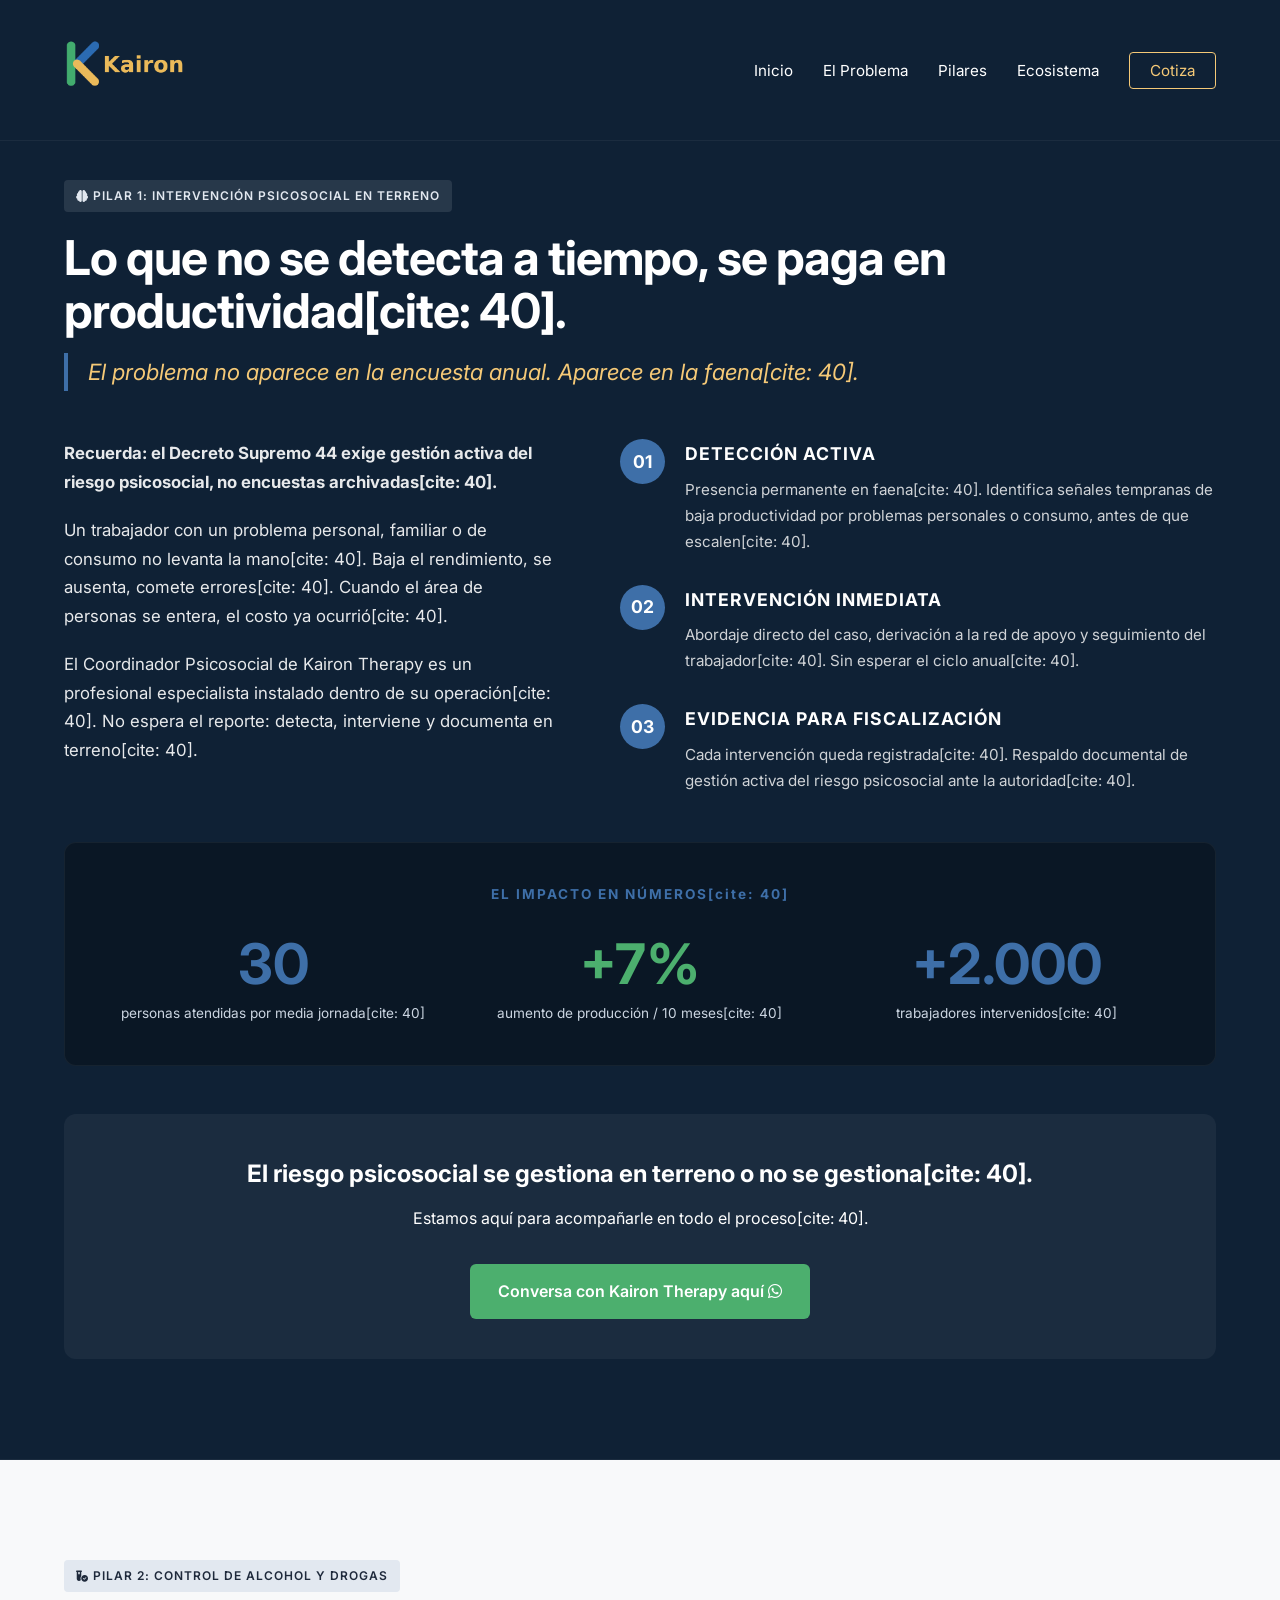
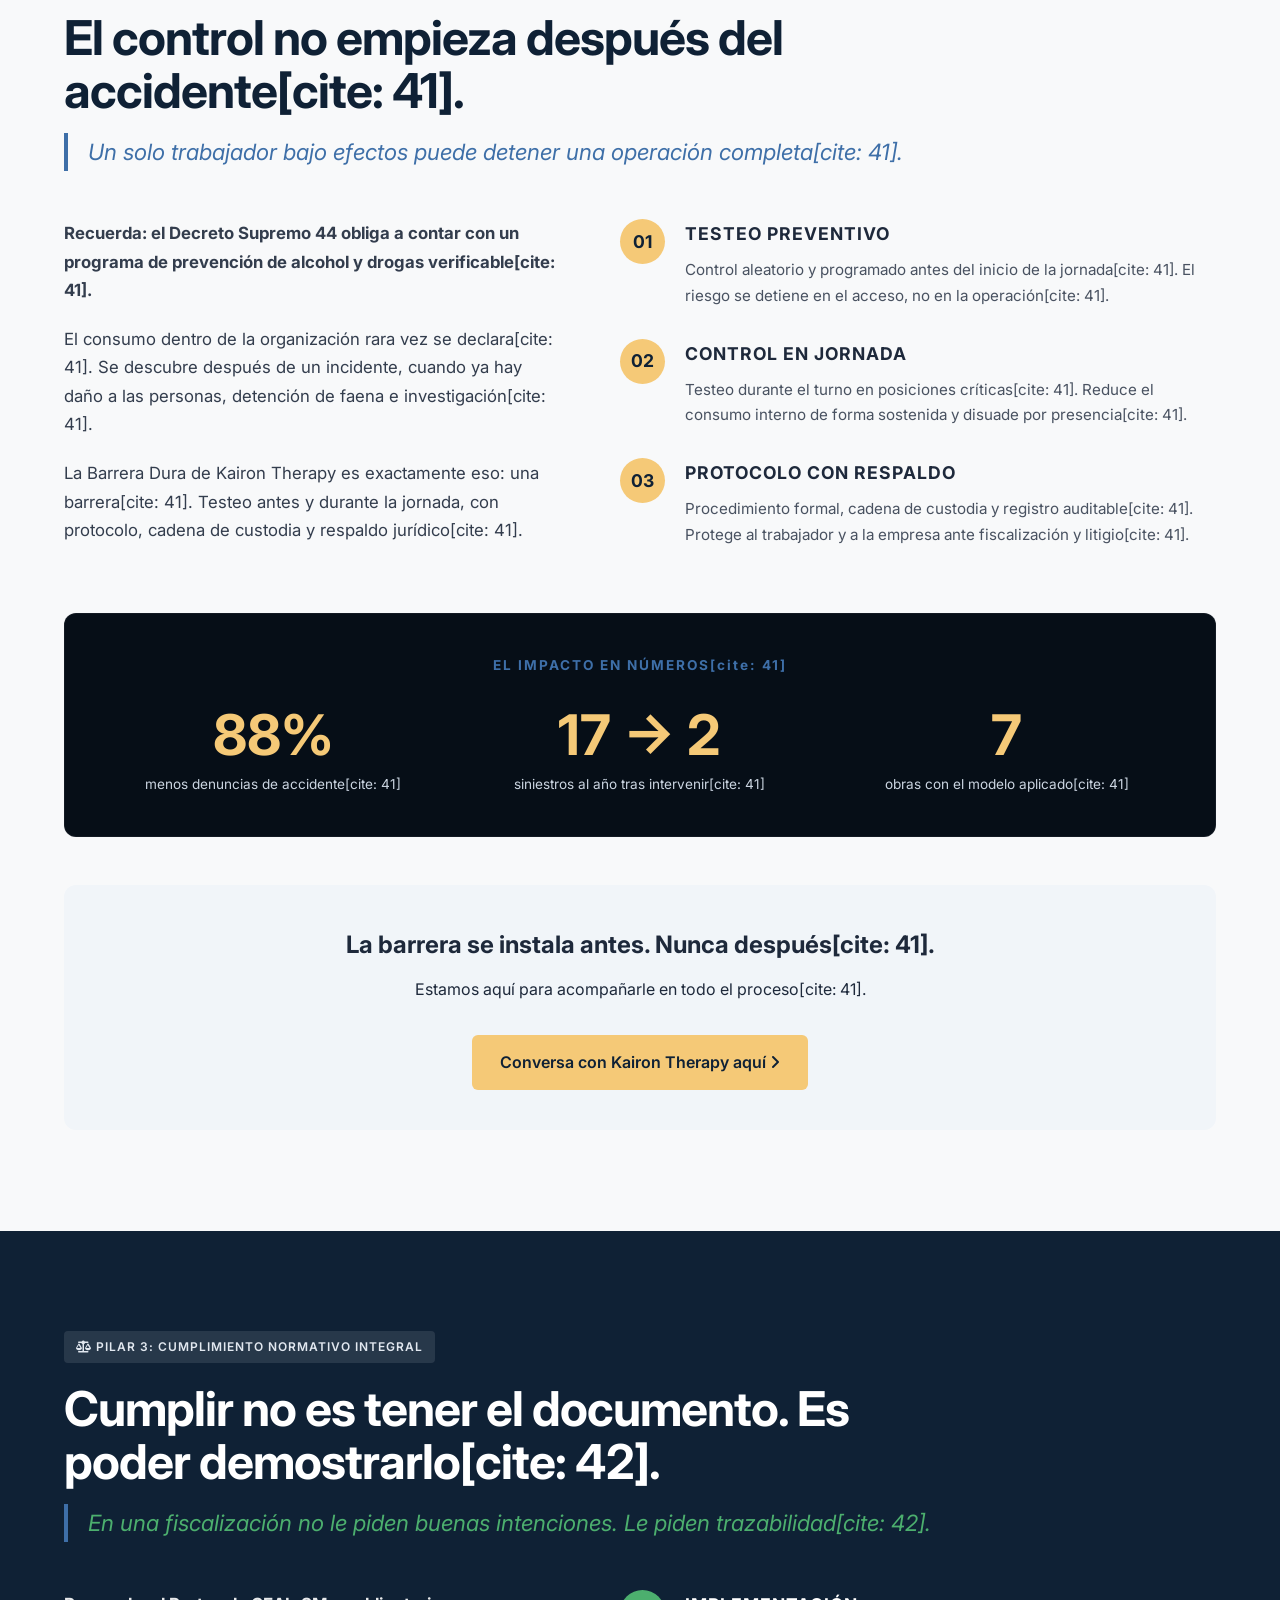
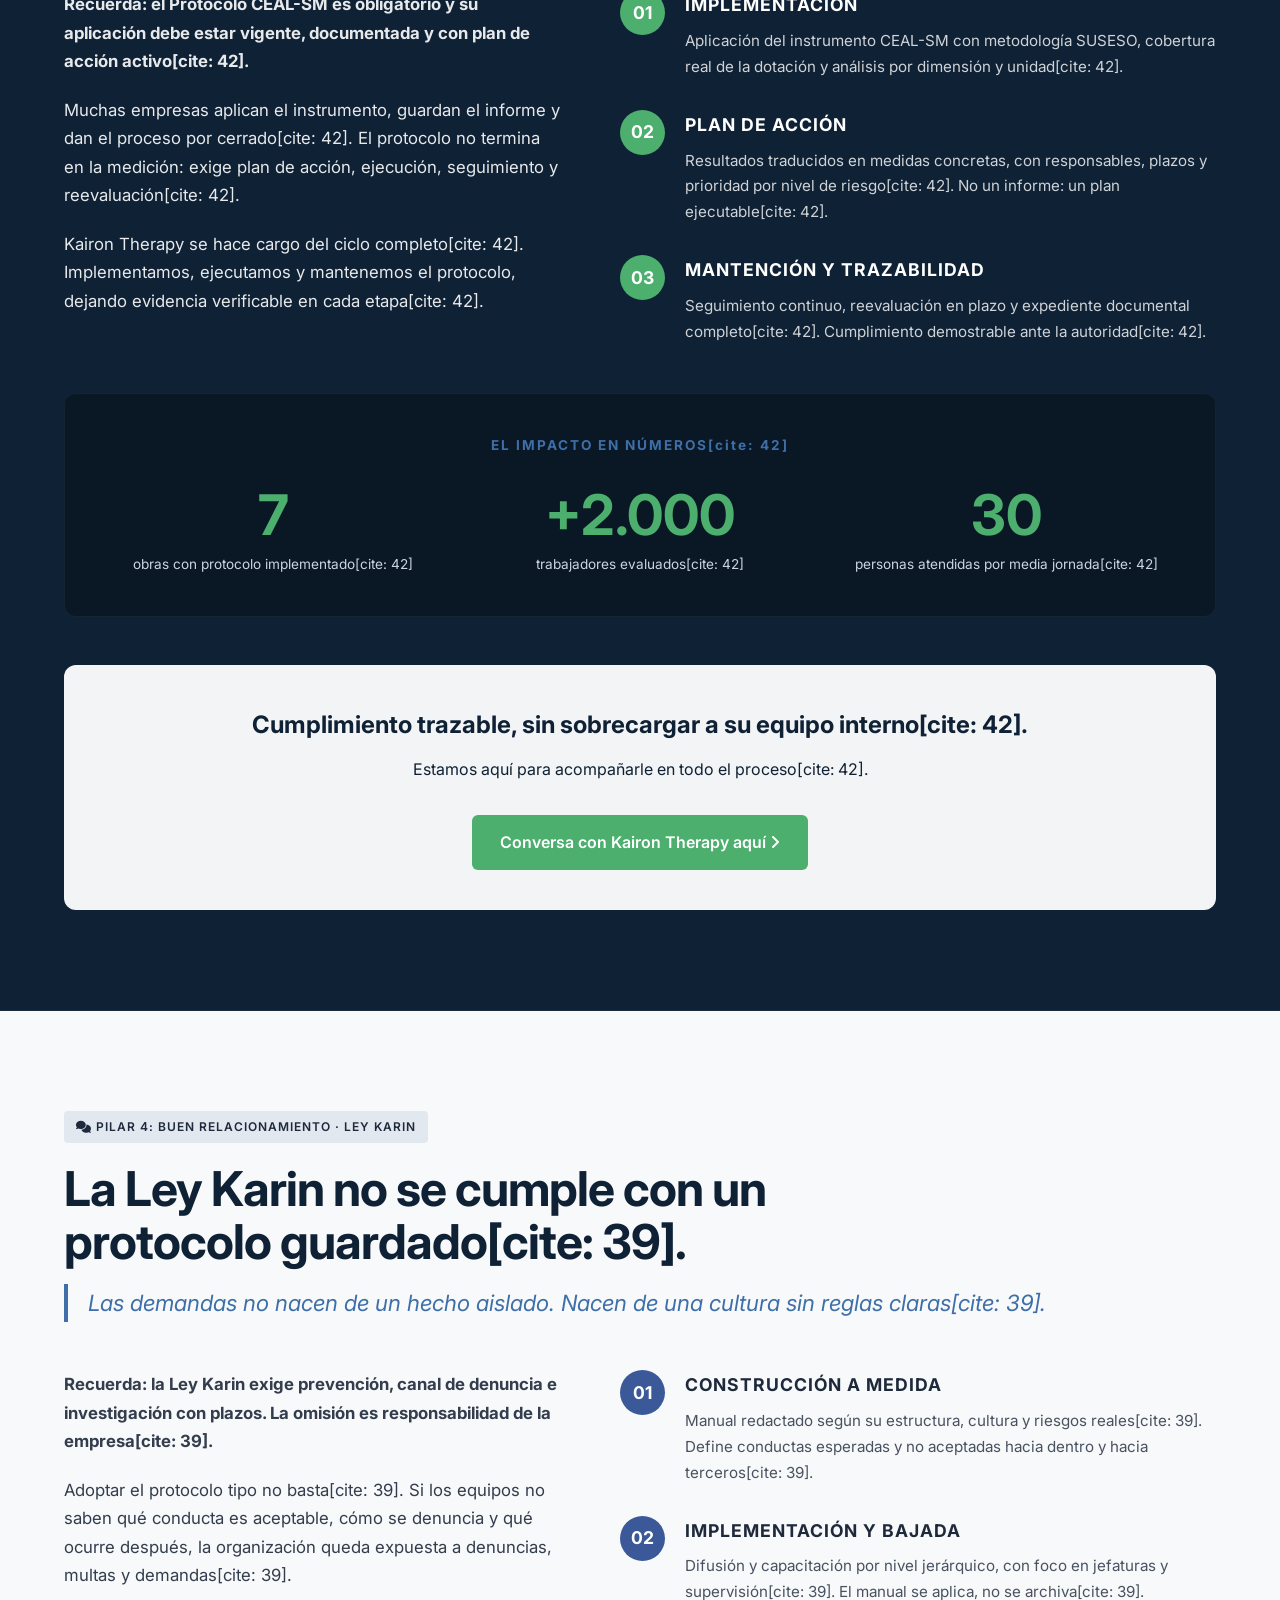
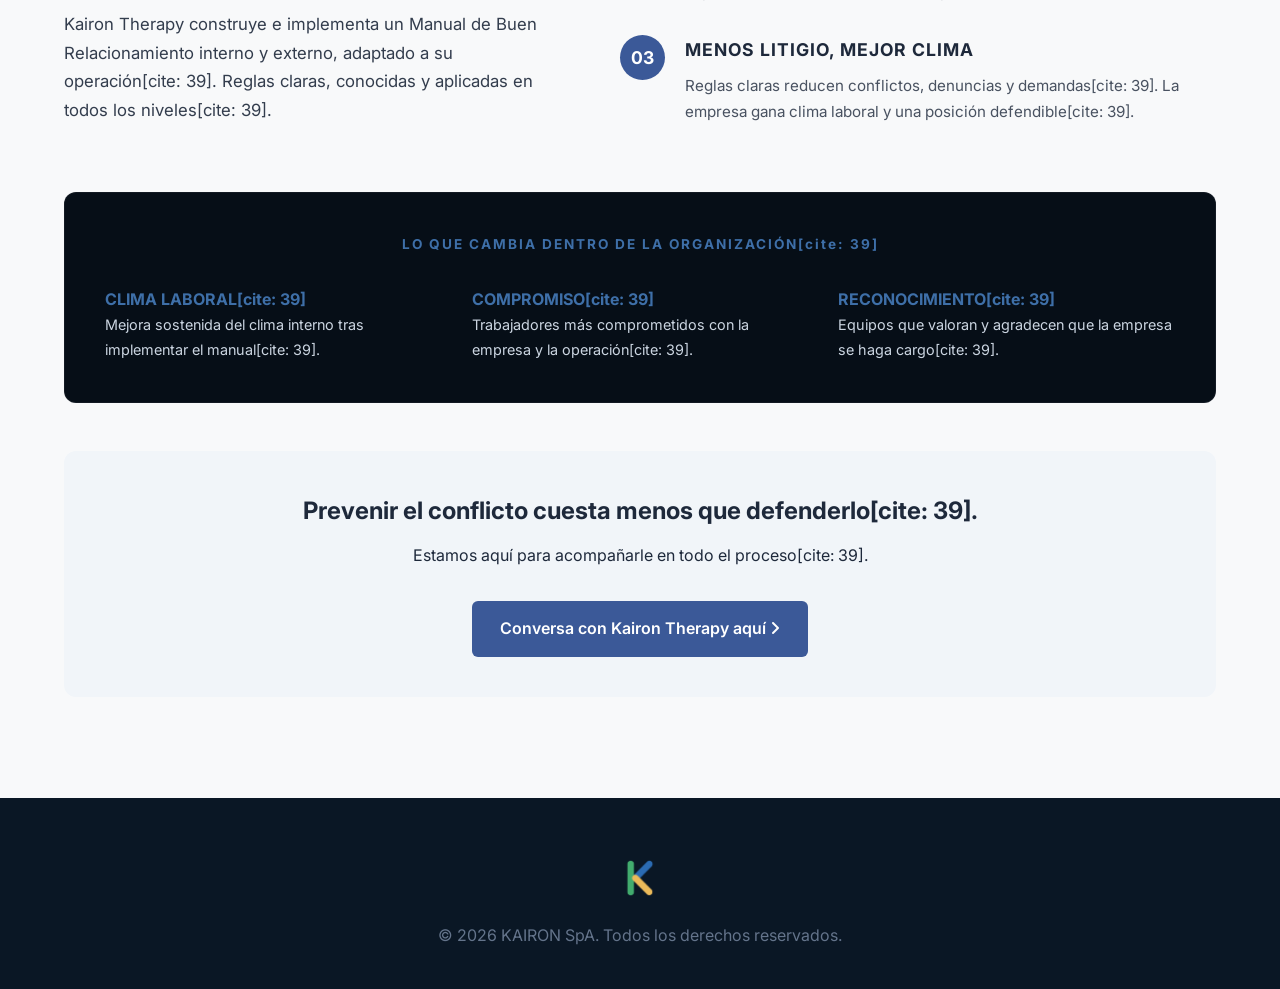
==== pilares.html @ ef9232ed "home settings + pilares page" ====
<!DOCTYPE html>
<html lang="es">
<head>
    <meta charset="UTF-8">
    <meta name="viewport" content="width=device-width, initial-scale=1.0">
    <title>Pilares de Intervención | Kairon</title>
    <link rel="stylesheet" href="https://cdnjs.cloudflare.com/ajax/libs/font-awesome/6.4.0/css/all.min.css">
    <link rel="stylesheet" href="assets/css/styles.css">
    <link href="https://fonts.googleapis.com/css2?family=Inter:wght@300;400;600;700&display=swap" rel="stylesheet">
    <link rel="icon" type="image/png" href="./assets/img/logos/Kairon_iso.png">
</head>
<body>

    <!-- Navegación -->
    <nav id="navbar" style="background-color: var(--bg-dark);">
        <div class="nav-container">
            <div class="logo">
                <a href="index.html" style="text-decoration: none;">
                    <img class="logo-k" src="./assets/img/logos/Kairon-logo_horizontal_1.png" alt="logo kairon therapy">
                </a>
            </div>
            <div class="hamburger" id="hamburger">
                <span></span><span></span><span></span>
            </div>
            <ul class="nav-links" id="nav-links">
                <li><a href="index.html#inicio">Inicio</a></li>
                <li><a href="index.html#el-problema">El Problema</a></li>
                <li><a href="index.html#servicios">Pilares</a></li>
                <li><a href="index.html#ecosistema">Ecosistema</a></li>
                <li><a href="index.html#contacto" class="btn-outline">Cotiza</a></li>
            </ul>
        </div>
    </nav>

    <!-- Espaciador para el menú fijo -->
    <div style="height: 80px; background: var(--bg-dark);"></div>

    <!-- PILAR 1: Intervención Psicosocial -->
    <section id="pilar-1" class="pillar-section section-dark">
        <div class="container">
            <div class="badge"><i class="fa-solid fa-brain"></i> PILAR 1: INTERVENCIÓN PSICOSOCIAL EN TERRENO</div>
            <h2 class="pillar-title">Lo que no se detecta a tiempo, se paga en productividad[cite: 40].</h2>
            <p class="pillar-subtitle highlight-cream">El problema no aparece en la encuesta anual. Aparece en la faena[cite: 40].</p>
            
            <div class="pillar-grid mt-5">
                <div class="pillar-context">
                    <p><strong>Recuerda: el Decreto Supremo 44 exige gestión activa del riesgo psicosocial, no encuestas archivadas[cite: 40].</strong></p>
                    <p>Un trabajador con un problema personal, familiar o de consumo no levanta la mano[cite: 40]. Baja el rendimiento, se ausenta, comete errores[cite: 40]. Cuando el área de personas se entera, el costo ya ocurrió[cite: 40].</p>
                    <p>El Coordinador Psicosocial de Kairon Therapy es un profesional especialista instalado dentro de su operación[cite: 40]. No espera el reporte: detecta, interviene y documenta en terreno[cite: 40].</p>
                </div>
                <div class="pillar-steps">
                    <div class="step-item">
                        <div class="step-num">01</div>
                        <div class="step-content">
                            <h4>DETECCIÓN ACTIVA</h4>
                            <p>Presencia permanente en faena[cite: 40]. Identifica señales tempranas de baja productividad por problemas personales o consumo, antes de que escalen[cite: 40].</p>
                        </div>
                    </div>
                    <div class="step-item">
                        <div class="step-num">02</div>
                        <div class="step-content">
                            <h4>INTERVENCIÓN INMEDIATA</h4>
                            <p>Abordaje directo del caso, derivación a la red de apoyo y seguimiento del trabajador[cite: 40]. Sin esperar el ciclo anual[cite: 40].</p>
                        </div>
                    </div>
                    <div class="step-item">
                        <div class="step-num">03</div>
                        <div class="step-content">
                            <h4>EVIDENCIA PARA FISCALIZACIÓN</h4>
                            <p>Cada intervención queda registrada[cite: 40]. Respaldo documental de gestión activa del riesgo psicosocial ante la autoridad[cite: 40].</p>
                        </div>
                    </div>
                </div>
            </div>

            <!-- Impact Banner -->
            <div class="impact-banner mt-5">
                <div class="impact-header">EL IMPACTO EN NÚMEROS[cite: 40]</div>
                <div class="impact-grid">
                    <div class="impact-stat">
                        <span class="stat-big highlight-blue">30</span>
                        <p>personas atendidas por media jornada[cite: 40]</p>
                    </div>
                    <div class="impact-stat">
                        <span class="stat-big highlight-green">+7%</span>
                        <p>aumento de producción / 10 meses[cite: 40]</p>
                    </div>
                    <div class="impact-stat">
                        <span class="stat-big highlight-blue">+2.000</span>
                        <p>trabajadores intervenidos[cite: 40]</p>
                    </div>
                </div>
            </div>

            <div class="cta-box text-center mt-5">
                <h3>El riesgo psicosocial se gestiona en terreno o no se gestiona[cite: 40].</h3>
                <p>Estamos aquí para acompañarle en todo el proceso[cite: 40].</p>
                <a href="https://wa.me/56997194159" class="btn-primary mt-4" target="_blank">Conversa con Kairon Therapy aquí <i class="fa-brands fa-whatsapp"></i></a>
            </div>
        </div>
    </section>

    <!-- PILAR 2: Control de Alcohol y Drogas -->
    <section id="pilar-2" class="pillar-section section-light">
        <div class="container">
            <div class="badge-light"><i class="fa-solid fa-vial-circle-check"></i> PILAR 2: CONTROL DE ALCOHOL Y DROGAS</div>
            <h2 class="pillar-title" style="color: var(--bg-dark);">El control no empieza después del accidente[cite: 41].</h2>
            <p class="pillar-subtitle highlight-blue">Un solo trabajador bajo efectos puede detener una operación completa[cite: 41].</p>
            
            <div class="pillar-grid mt-5">
                <div class="pillar-context">
                    <p><strong>Recuerda: el Decreto Supremo 44 obliga a contar con un programa de prevención de alcohol y drogas verificable[cite: 41].</strong></p>
                    <p>El consumo dentro de la organización rara vez se declara[cite: 41]. Se descubre después de un incidente, cuando ya hay daño a las personas, detención de faena e investigación[cite: 41].</p>
                    <p>La Barrera Dura de Kairon Therapy es exactamente eso: una barrera[cite: 41]. Testeo antes y durante la jornada, con protocolo, cadena de custodia y respaldo jurídico[cite: 41].</p>
                </div>
                <div class="pillar-steps">
                    <div class="step-item">
                        <div class="step-num solid-cream">01</div>
                        <div class="step-content">
                            <h4>TESTEO PREVENTIVO</h4>
                            <p>Control aleatorio y programado antes del inicio de la jornada[cite: 41]. El riesgo se detiene en el acceso, no en la operación[cite: 41].</p>
                        </div>
                    </div>
                    <div class="step-item">
                        <div class="step-num solid-cream">02</div>
                        <div class="step-content">
                            <h4>CONTROL EN JORNADA</h4>
                            <p>Testeo durante el turno en posiciones críticas[cite: 41]. Reduce el consumo interno de forma sostenida y disuade por presencia[cite: 41].</p>
                        </div>
                    </div>
                    <div class="step-item">
                        <div class="step-num solid-cream">03</div>
                        <div class="step-content">
                            <h4>PROTOCOLO CON RESPALDO</h4>
                            <p>Procedimiento formal, cadena de custodia y registro auditable[cite: 41]. Protege al trabajador y a la empresa ante fiscalización y litigio[cite: 41].</p>
                        </div>
                    </div>
                </div>
            </div>

            <!-- Impact Banner -->
            <div class="impact-banner dark-bg mt-5">
                <div class="impact-header">EL IMPACTO EN NÚMEROS[cite: 41]</div>
                <div class="impact-grid">
                    <div class="impact-stat">
                        <span class="stat-big highlight-cream">88%</span>
                        <p>menos denuncias de accidente[cite: 41]</p>
                    </div>
                    <div class="impact-stat">
                        <span class="stat-big highlight-cream">17 &rarr; 2</span>
                        <p>siniestros al año tras intervenir[cite: 41]</p>
                    </div>
                    <div class="impact-stat">
                        <span class="stat-big highlight-cream">7</span>
                        <p>obras con el modelo aplicado[cite: 41]</p>
                    </div>
                </div>
            </div>

            <div class="cta-box-light text-center mt-5">
                <h3>La barrera se instala antes. Nunca después[cite: 41].</h3>
                <p>Estamos aquí para acompañarle en todo el proceso[cite: 41].</p>
                <a href="https://wa.me/56997194159" class="btn-primary mt-4" style="background-color: var(--text-cream); color: var(--bg-dark);" target="_blank">Conversa con Kairon Therapy aquí <i class="fa-solid fa-angle-right"></i></a>
            </div>
        </div>
    </section>

    <!-- PILAR 3: Protocolo CEAL-SM -->
    <section id="pilar-3" class="pillar-section section-dark">
        <div class="container">
            <div class="badge"><i class="fa-solid fa-scale-balanced"></i> PILAR 3: CUMPLIMIENTO NORMATIVO INTEGRAL</div>
            <h2 class="pillar-title">Cumplir no es tener el documento. Es poder demostrarlo[cite: 42].</h2>
            <p class="pillar-subtitle highlight-green">En una fiscalización no le piden buenas intenciones. Le piden trazabilidad[cite: 42].</p>
            
            <div class="pillar-grid mt-5">
                <div class="pillar-context">
                    <p><strong>Recuerda: el Protocolo CEAL-SM es obligatorio y su aplicación debe estar vigente, documentada y con plan de acción activo[cite: 42].</strong></p>
                    <p>Muchas empresas aplican el instrumento, guardan el informe y dan el proceso por cerrado[cite: 42]. El protocolo no termina en la medición: exige plan de acción, ejecución, seguimiento y reevaluación[cite: 42].</p>
                    <p>Kairon Therapy se hace cargo del ciclo completo[cite: 42]. Implementamos, ejecutamos y mantenemos el protocolo, dejando evidencia verificable en cada etapa[cite: 42].</p>
                </div>
                <div class="pillar-steps">
                    <div class="step-item">
                        <div class="step-num solid-green">01</div>
                        <div class="step-content">
                            <h4>IMPLEMENTACIÓN</h4>
                            <p>Aplicación del instrumento CEAL-SM con metodología SUSESO, cobertura real de la dotación y análisis por dimensión y unidad[cite: 42].</p>
                        </div>
                    </div>
                    <div class="step-item">
                        <div class="step-num solid-green">02</div>
                        <div class="step-content">
                            <h4>PLAN DE ACCIÓN</h4>
                            <p>Resultados traducidos en medidas concretas, con responsables, plazos y prioridad por nivel de riesgo[cite: 42]. No un informe: un plan ejecutable[cite: 42].</p>
                        </div>
                    </div>
                    <div class="step-item">
                        <div class="step-num solid-green">03</div>
                        <div class="step-content">
                            <h4>MANTENCIÓN Y TRAZABILIDAD</h4>
                            <p>Seguimiento continuo, reevaluación en plazo y expediente documental completo[cite: 42]. Cumplimiento demostrable ante la autoridad[cite: 42].</p>
                        </div>
                    </div>
                </div>
            </div>

            <div class="impact-banner mt-5">
                <div class="impact-header">EL IMPACTO EN NÚMEROS[cite: 42]</div>
                <div class="impact-grid">
                    <div class="impact-stat">
                        <span class="stat-big highlight-green">7</span>
                        <p>obras con protocolo implementado[cite: 42]</p>
                    </div>
                    <div class="impact-stat">
                        <span class="stat-big highlight-green">+2.000</span>
                        <p>trabajadores evaluados[cite: 42]</p>
                    </div>
                    <div class="impact-stat">
                        <span class="stat-big highlight-green">30</span>
                        <p>personas atendidas por media jornada[cite: 42]</p>
                    </div>
                </div>
            </div>

            <div class="cta-box text-center mt-5" style="background: rgba(255,255,255,0.95); color: var(--bg-dark);">
                <h3>Cumplimiento trazable, sin sobrecargar a su equipo interno[cite: 42].</h3>
                <p>Estamos aquí para acompañarle en todo el proceso[cite: 42].</p>
                <a href="https://wa.me/56997194159" class="btn-primary mt-4" target="_blank">Conversa con Kairon Therapy aquí <i class="fa-solid fa-angle-right"></i></a>
            </div>
        </div>
    </section>

    <!-- PILAR 4: Manual Ley Karin -->
    <section id="pilar-4" class="pillar-section section-light">
        <div class="container">
            <div class="badge-light"><i class="fa-solid fa-comments"></i> PILAR 4: BUEN RELACIONAMIENTO · LEY KARIN</div>
            <h2 class="pillar-title" style="color: var(--bg-dark);">La Ley Karin no se cumple con un protocolo guardado[cite: 39].</h2>
            <p class="pillar-subtitle highlight-blue">Las demandas no nacen de un hecho aislado. Nacen de una cultura sin reglas claras[cite: 39].</p>
            
            <div class="pillar-grid mt-5">
                <div class="pillar-context">
                    <p><strong>Recuerda: la Ley Karin exige prevención, canal de denuncia e investigación con plazos. La omisión es responsabilidad de la empresa[cite: 39].</strong></p>
                    <p>Adoptar el protocolo tipo no basta[cite: 39]. Si los equipos no saben qué conducta es aceptable, cómo se denuncia y qué ocurre después, la organización queda expuesta a denuncias, multas y demandas[cite: 39].</p>
                    <p>Kairon Therapy construye e implementa un Manual de Buen Relacionamiento interno y externo, adaptado a su operación[cite: 39]. Reglas claras, conocidas y aplicadas en todos los niveles[cite: 39].</p>
                </div>
                <div class="pillar-steps">
                    <div class="step-item">
                        <div class="step-num solid-blue">01</div>
                        <div class="step-content">
                            <h4>CONSTRUCCIÓN A MEDIDA</h4>
                            <p>Manual redactado según su estructura, cultura y riesgos reales[cite: 39]. Define conductas esperadas y no aceptadas hacia dentro y hacia terceros[cite: 39].</p>
                        </div>
                    </div>
                    <div class="step-item">
                        <div class="step-num solid-blue">02</div>
                        <div class="step-content">
                            <h4>IMPLEMENTACIÓN Y BAJADA</h4>
                            <p>Difusión y capacitación por nivel jerárquico, con foco en jefaturas y supervisión[cite: 39]. El manual se aplica, no se archiva[cite: 39].</p>
                        </div>
                    </div>
                    <div class="step-item">
                        <div class="step-num solid-blue">03</div>
                        <div class="step-content">
                            <h4>MENOS LITIGIO, MEJOR CLIMA</h4>
                            <p>Reglas claras reducen conflictos, denuncias y demandas[cite: 39]. La empresa gana clima laboral y una posición defendible[cite: 39].</p>
                        </div>
                    </div>
                </div>
            </div>

            <!-- Impact Banner Ley Karin -->
            <div class="impact-banner dark-bg mt-5">
                <div class="impact-header" style="color: var(--text-blue);">LO QUE CAMBIA DENTRO DE LA ORGANIZACIÓN[cite: 39]</div>
                <div class="impact-grid" style="align-items: start; text-align: left;">
                    <div class="impact-stat">
                        <h4 class="highlight-blue mb-2">CLIMA LABORAL[cite: 39]</h4>
                        <p style="font-size: 0.9rem;">Mejora sostenida del clima interno tras implementar el manual[cite: 39].</p>
                    </div>
                    <div class="impact-stat">
                        <h4 class="highlight-blue mb-2">COMPROMISO[cite: 39]</h4>
                        <p style="font-size: 0.9rem;">Trabajadores más comprometidos con la empresa y la operación[cite: 39].</p>
                    </div>
                    <div class="impact-stat">
                        <h4 class="highlight-blue mb-2">RECONOCIMIENTO[cite: 39]</h4>
                        <p style="font-size: 0.9rem;">Equipos que valoran y agradecen que la empresa se haga cargo[cite: 39].</p>
                    </div>
                </div>
            </div>

            <div class="cta-box-light text-center mt-5">
                <h3>Prevenir el conflicto cuesta menos que defenderlo[cite: 39].</h3>
                <p>Estamos aquí para acompañarle en todo el proceso[cite: 39].</p>
                <a href="https://wa.me/56997194159" class="btn-primary mt-4" style="background-color: #3b5998;" target="_blank">Conversa con Kairon Therapy aquí <i class="fa-solid fa-angle-right"></i></a>
            </div>
        </div>
    </section>

    <!-- Footer -->
    <footer>
        <div class="container text-center">
            <div class="logo justify-center mb-4">
                <img class="iso" src="./assets/img/logos/Kairon_iso.png" alt="Iso Kairon Therapy">
            </div>
            <p>&copy; 2026 KAIRON SpA. Todos los derechos reservados.</p>
        </div>
    </footer>

    <script src="assets/js/script.js"></script>
</body>
</html>
---- assets/css/styles.css ----
/* Variables Globales (Paleta Kairon SpA) */
:root {
    --bg-dark: #0f2135;
    /* Azul oscuro Kairon */
    --bg-darker: #0a1725;
    --bg-light: #f8f9fa;
    --bg-white: #ffffff;
    --text-cream: #F5C977;
    /* Crema Kairon */
    --text-green: #4CAF6E;
    /* Verde Kairon */
    --text-blue: #3E6FA8;
    /* Celeste Kairon */
    --text-light: #e2e8f0;
    --text-dark: #1e293b;
    --font-main: 'Inter', sans-serif;
}

* {
    margin: 0;
    padding: 0;
    box-sizing: border-box;
    font-family: var(--font-main);
}

body {
    background-color: var(--bg-white);
    color: var(--text-dark);
    line-height: 1.7;
    -webkit-font-smoothing: antialiased;
}

.container {
    max-width: 1200px;
    margin: 0 auto;
    padding: 0 24px;
}

.mb-4 {
    margin-bottom: 1.5rem;
}

.mb-5 {
    margin-bottom: 3rem;
}

.mt-4 {
    margin-top: 2rem;
}

.mt-5 {
    margin-top: 3rem;
}

.text-center {
    text-align: center;
}

.justify-center {
    justify-content: center;
}

.relative-z {
    position: relative;
    z-index: 2;
}

/* Tipografía de utilidad */
.highlight-green {
    color: var(--text-green);
}

.highlight-cream {
    color: var(--text-cream);
}

.highlight-blue {
    color: var(--text-blue);
}

/* Botones */
.btn-primary {
    background-color: var(--text-green);
    color: var(--bg-white);
    padding: 14px 28px;
    border-radius: 6px;
    text-decoration: none;
    font-weight: 600;
    display: inline-block;
    border: none;
    cursor: pointer;
    transition: 0.3s;
}

.btn-primary:hover {
    background-color: #3d8c58;
    transform: translateY(-2px);
}

.btn-secondary {
    background-color: transparent;
    color: var(--bg-white);
    padding: 14px 28px;
    border-radius: 6px;
    text-decoration: none;
    font-weight: 600;
    display: inline-block;
    border: 1px solid rgba(255, 255, 255, 0.2);
    transition: 0.3s;
}

.btn-secondary:hover {
    background-color: rgba(255, 255, 255, 0.1);
}

.btn-tertiary {
    background-color: transparent;
    color: var(--bg-white);
    padding: 7px 14px;
    border-radius: 6px;
    text-decoration: none;
    font-weight: 400;
    display: inline-block;
    border: 1px solid rgba(255, 255, 255, 0.2);
    transition: 0.3s;
}

.btn-tertiary:hover {
    background-color: rgba(255, 255, 255, 0.1);
}

.btn-outline {
    border: 1px solid var(--text-cream);
    color: var(--text-cream) !important;
    padding: 8px 20px;
    border-radius: 4px;
}

.btn-outline:hover {
    background-color: var(--text-cream);
    color: var(--bg-dark) !important;
}


.btn-container {
    margin-top: 20px;
}

.full-width {
    width: 100%;
    text-align: center;
}

/* Navegación */
nav {
    position: fixed;
    top: 0;
    width: 100%;
    background-color: var(--bg-dark);
    z-index: 1000;
    transition: 0.3s;
    border-bottom: 1px solid rgba(255, 255, 255, 0.05);
}

.nav-container {
    max-width: 1200px;
    margin: 0 auto;
    display: flex;
    justify-content: space-between;
    align-items: center;
    padding: 20px 24px;
}

.logo {
    font-size: 24px;
    font-weight: 700;
    display: flex;
    align-items: center;
    gap: 8px;
}

.logo-k {
    width: 120px;
    height: auto;
}

.iso {
    width: 50px;
    height: auto;
}

.logo-arrow {
    color: var(--text-green);
    margin-left: -5px;
}

.logo-text {
    color: var(--text-cream);
}

.nav-links {
    list-style: none;
    display: flex;
    align-items: center;
    gap: 30px;
}

.nav-links a {
    color: var(--bg-white);
    text-decoration: none;
    font-size: 0.95rem;
    transition: 0.3s;
}

.nav-links a:hover {
    opacity: 0.8;
}

.hamburger {
    display: none;
    cursor: pointer;
    flex-direction: column;
    gap: 5px;
}

.hamburger span {
    width: 25px;
    height: 3px;
    background-color: var(--text-cream);
    border-radius: 2px;
}

/* Imágenes y Fondos */
.has-bg-img {
    position: relative;
    background-size: cover;
    background-position: center;
    background-attachment: fixed;
}

.hero-overlay {
    position: absolute;
    top: 0;
    left: 0;
    width: 100%;
    height: 100%;
    background: linear-gradient(to right, rgba(15, 33, 53, 0.95) 0%, rgba(15, 33, 53, 0.7) 100%);
    z-index: 1;
}

.rounded-img {
    width: 100%;
    border-radius: 12px;
    object-fit: cover;
}

.shadow-lg {
    box-shadow: 0 20px 40px rgba(0, 0, 0, 0.15);
}

/* Secciones */
.section-dark {
    background-color: var(--bg-dark);
    color: var(--bg-white);
    padding: 120px 0;
}

.section-light {
    background-color: var(--bg-light);
    color: var(--text-dark);
    padding: 100px 0;
}

.section-white {
    background-color: var(--bg-white);
    color: var(--text-dark);
    padding: 100px 0;
}

/* Hero */
.hero-grid {
    display: grid;
    grid-template-columns: 1fr 1fr;
    gap: 60px;
    align-items: center;
    margin-top: 60px;
}

.badge,
.badge-light {
    display: inline-block;
    padding: 6px 12px;
    border-radius: 4px;
    font-size: 0.75rem;
    letter-spacing: 1px;
    margin-bottom: 20px;
    font-weight: 600;
}

.badge {
    background: rgba(255, 255, 255, 0.1);
    color: var(--text-light);
}

.badge-light {
    background: #e2e8f0;
    color: var(--text-dark);
}

.hero-content h1 {
    font-size: 3.5rem;
    line-height: 1.1;
    margin-bottom: 24px;
}

.hero-content p,
.subtitle {
    font-size: 1.1rem;
    color: #cbd5e1;
    margin-bottom: 40px;
    max-width: 90%;
}

.hero-actions {
    display: flex;
    gap: 20px;
    flex-wrap: wrap;
}

.hero-cards {
    display: grid;
    grid-template-columns: 1fr 1fr;
    gap: 20px;
}

.glass-card {
    background: rgba(255, 255, 255, 0.05);
    backdrop-filter: blur(10px);
    border: 1px solid rgba(255, 255, 255, 0.1);
    padding: 30px;
    border-radius: 12px;
}

.glass-card h4 {
    color: var(--bg-white);
    margin-bottom: 10px;
}

.glass-card p {
    font-size: 0.9rem;
    color: #94a3b8;
}

.card-icon {
    font-size: 2rem;
    margin-bottom: 15px;
}

/* Grids Especiales */
.split-layout {
    display: grid;
    grid-template-columns: 1fr 1fr;
    gap: 80px;
    align-items: center;
}

.split-layout h2 {
    font-size: 2.5rem;
    margin-bottom: 24px;
    line-height: 1.2;
}

.problem-grid {
    display: grid;
    grid-template-columns: 1fr 1fr;
    gap: 30px;
    text-align: left;
}

.problem-card {
    background: var(--bg-white);
    padding: 30px;
    border-radius: 10px;
    box-shadow: 0 4px 15px rgba(0, 0, 0, 0.05);
    border-top: 4px solid var(--text-blue);
}

.problem-icon {
    font-size: 2rem;
    margin-bottom: 15px;
}

/* Servicios */
.services-grid {
    display: grid;
    grid-template-columns: repeat(2, 1fr);
    gap: 30px;
}

.service-card {
    background: var(--bg-white);
    padding: 40px;
    border-radius: 12px;
    box-shadow: 0 4px 6px rgba(0, 0, 0, 0.02);
    transition: transform 0.3s;
}

.service-card:hover {
    transform: translateY(-5px);
}

.service-card.dark {
    background: rgba(255, 255, 255, 0.03);
    border: 1px solid rgba(255, 255, 255, 0.08);
}

.service-card.dark h3 {
    color: var(--text-cream);
    margin-bottom: 15px;
}

.service-icon {
    font-size: 2.5rem;
    margin-bottom: 20px;
    color: var(--text-green);
}

/* Listas y Tags */
.ecosystem-tags {
    display: flex;
    flex-wrap: wrap;
    gap: 12px;
}

.tag {
    background: var(--bg-dark);
    color: var(--text-cream);
    padding: 10px 20px;
    border-radius: 30px;
    font-size: 0.9rem;
    display: flex;
    align-items: center;
    gap: 8px;
    box-shadow: 0 4px 10px rgba(0, 0, 0, 0.1);
}

/* Formulario */
.elegant-form {
    background: var(--bg-white);
    padding: 40px;
    border-radius: 12px;
    box-shadow: 0 10px 30px rgba(0, 0, 0, 0.08);
}

.form-group {
    margin-bottom: 20px;
}

.form-group label {
    display: block;
    margin-bottom: 8px;
    font-size: 0.9rem;
    font-weight: 600;
    color: var(--bg-dark);
}

.form-group label i {
    color: var(--text-blue);
    margin-right: 5px;
}

.form-group input,
.form-group textarea {
    width: 100%;
    padding: 12px;
    border: 1px solid #cbd5e1;
    border-radius: 6px;
    background: #f8fafc;
    transition: 0.3s;
}

.form-group input:focus,
.form-group textarea:focus {
    outline: none;
    border-color: var(--text-green);
    background: var(--bg-white);
}

.detail-item {
    display: flex;
    align-items: flex-start;
    gap: 15px;
    margin-bottom: 20px;
    color: #475569;
}

.detail-item i {
    font-size: 1.5rem;
    margin-top: 5px;
}

.detail-item strong {
    color: var(--bg-dark);
    display: block;
    margin-bottom: 3px;
}

/* WhatsApp */
.whatsapp-btn {
    position: fixed;
    bottom: 30px;
    right: 30px;
    background-color: #25d366;
    color: white;
    border-radius: 50%;
    width: 60px;
    height: 60px;
    display: flex;
    align-items: center;
    justify-content: center;
    box-shadow: 0 4px 12px rgba(37, 211, 102, 0.4);
    z-index: 999;
    transition: 0.3s;
    font-size: 35px;
    text-decoration: none;
}

.whatsapp-btn:hover {
    transform: scale(1.1);
}

footer {
    background-color: var(--bg-darker);
    color: #64748b;
    padding: 60px 0 40px;
}

/* Responsive Media Queries */
@media (max-width: 992px) {

    .hero-grid,
    .split-layout,
    .services-grid,
    .problem-grid {
        grid-template-columns: 1fr;
        gap: 40px;
    }

    .hero-content h1 {
        font-size: 2.8rem;
    }
}

@media (max-width: 768px) {
    .hamburger {
        display: flex;
    }

    .nav-links {
        position: absolute;
        top: 100%;
        left: 0;
        width: 100%;
        background-color: var(--bg-dark);
        flex-direction: column;
        padding: 20px 0;
        gap: 15px;
        display: none;
        border-top: 1px solid rgba(255, 255, 255, 0.1);
    }

    .nav-links.active {
        display: flex;
    }

    .hero-content h1 {
        font-size: 2.2rem;
    }

    .hero-cards {
        grid-template-columns: 1fr;
    }

    .section-dark,
    .section-light,
    .section-white {
        padding: 60px 0;
    }

    .elegant-form {
        padding: 25px;
    }
}

/* =========================================
   ESTILOS PÁGINA PILARES (SERVICIOS)
   ========================================= */

.pillar-section {
    padding: 100px 0;
    border-bottom: 1px solid rgba(255,255,255,0.05);
}

.pillar-title {
    font-size: 3rem;
    line-height: 1.1;
    margin-bottom: 15px;
    max-width: 900px;
    letter-spacing: -1px;
}

.pillar-subtitle {
    font-size: 1.4rem;
    font-weight: 400;
    font-style: italic;
    border-left: 4px solid var(--text-blue);
    padding-left: 20px;
    margin-bottom: 40px;
}

.pillar-grid {
    display: grid;
    grid-template-columns: 1fr 1.2fr;
    gap: 60px;
}

.pillar-context p {
    margin-bottom: 20px;
    font-size: 1.05rem;
    color: inherit;
    opacity: 0.9;
}

/* Pasos Numerados (01, 02, 03) */
.pillar-steps {
    display: flex;
    flex-direction: column;
    gap: 30px;
}

.step-item {
    display: flex;
    gap: 20px;
    align-items: flex-start;
}

.step-num {
    width: 45px;
    height: 45px;
    border-radius: 50%;
    background-color: var(--text-blue);
    color: var(--bg-white);
    display: flex;
    align-items: center;
    justify-content: center;
    font-weight: 700;
    font-size: 1.1rem;
    flex-shrink: 0;
}

.step-num.solid-cream { background-color: var(--text-cream); color: var(--bg-dark); }
.step-num.solid-green { background-color: var(--text-green); color: var(--bg-white); }
.step-num.solid-blue { background-color: #3b5998; color: var(--bg-white); }

.step-content h4 {
    font-size: 1.1rem;
    margin-bottom: 8px;
    text-transform: uppercase;
    letter-spacing: 1px;
}

.step-content p {
    font-size: 0.95rem;
    opacity: 0.8;
}

/* Banner de Impacto (Números) */
.impact-banner {
    background: #0a1725;
    border-radius: 12px;
    padding: 40px;
    border: 1px solid rgba(255,255,255,0.05);
}

.impact-banner.dark-bg {
    background: #060e17; /* Fondo extra oscuro para contraste en sección clara */
}

.impact-header {
    text-align: center;
    font-size: 0.85rem;
    font-weight: 700;
    color: var(--text-blue);
    letter-spacing: 2px;
    margin-bottom: 30px;
}

.impact-grid {
    display: grid;
    grid-template-columns: repeat(3, 1fr);
    gap: 30px;
    text-align: center;
}

.impact-stat {
    display: flex;
    flex-direction: column;
}

.stat-big {
    font-size: 3.5rem;
    font-weight: 700;
    line-height: 1;
    margin-bottom: 10px;
}

.impact-stat p {
    font-size: 0.85rem;
    color: #cbd5e1;
}

/* Cajas CTA Finales */
.cta-box {
    background: rgba(255,255,255,0.05);
    padding: 40px;
    border-radius: 12px;
}

.cta-box-light {
    background: #f1f5f9;
    padding: 40px;
    border-radius: 12px;
}

.cta-box h3, .cta-box-light h3 {
    font-size: 1.5rem;
    margin-bottom: 10px;
}

/* Modificaciones Responsive para Pilares */
@media (max-width: 992px) {
    .pillar-grid { grid-template-columns: 1fr; gap: 40px; }
    .pillar-title { font-size: 2.2rem; }
}

@media (max-width: 768px) {
    .impact-grid { grid-template-columns: 1fr; gap: 30px; }
}
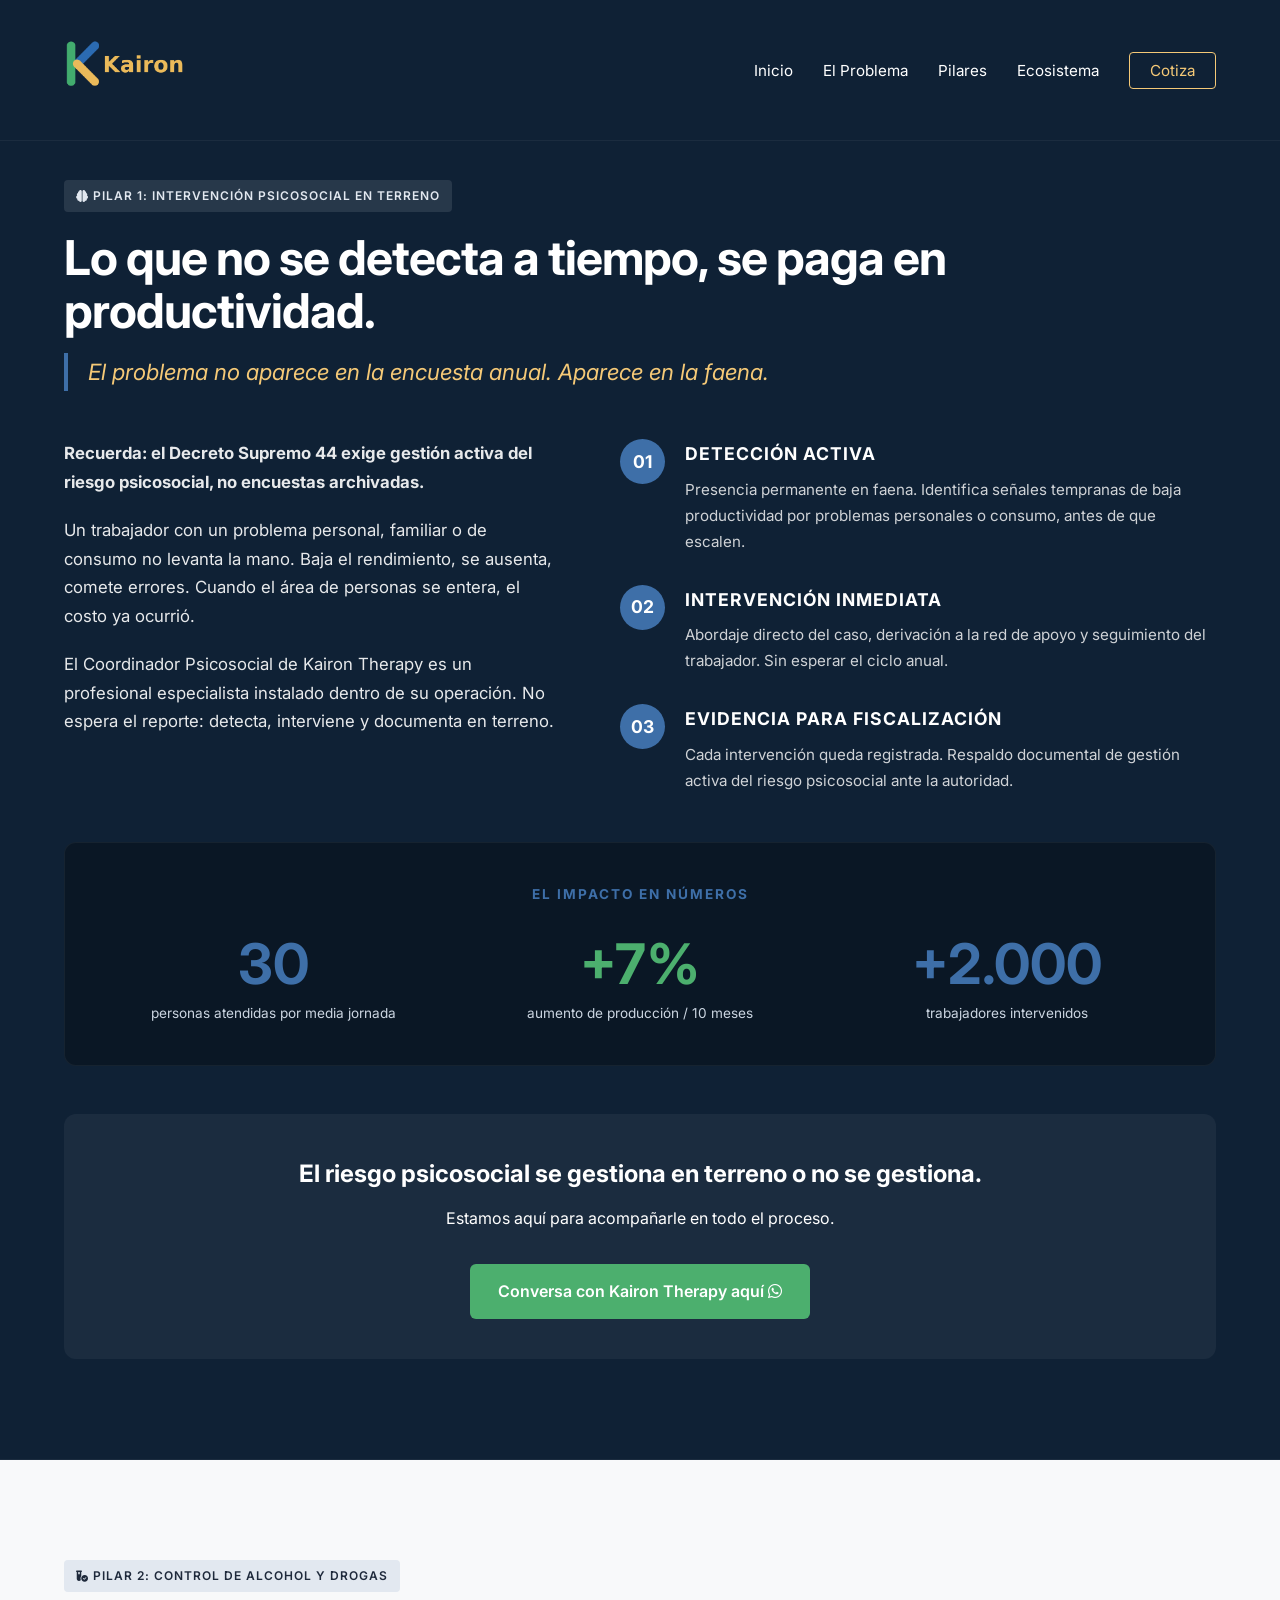
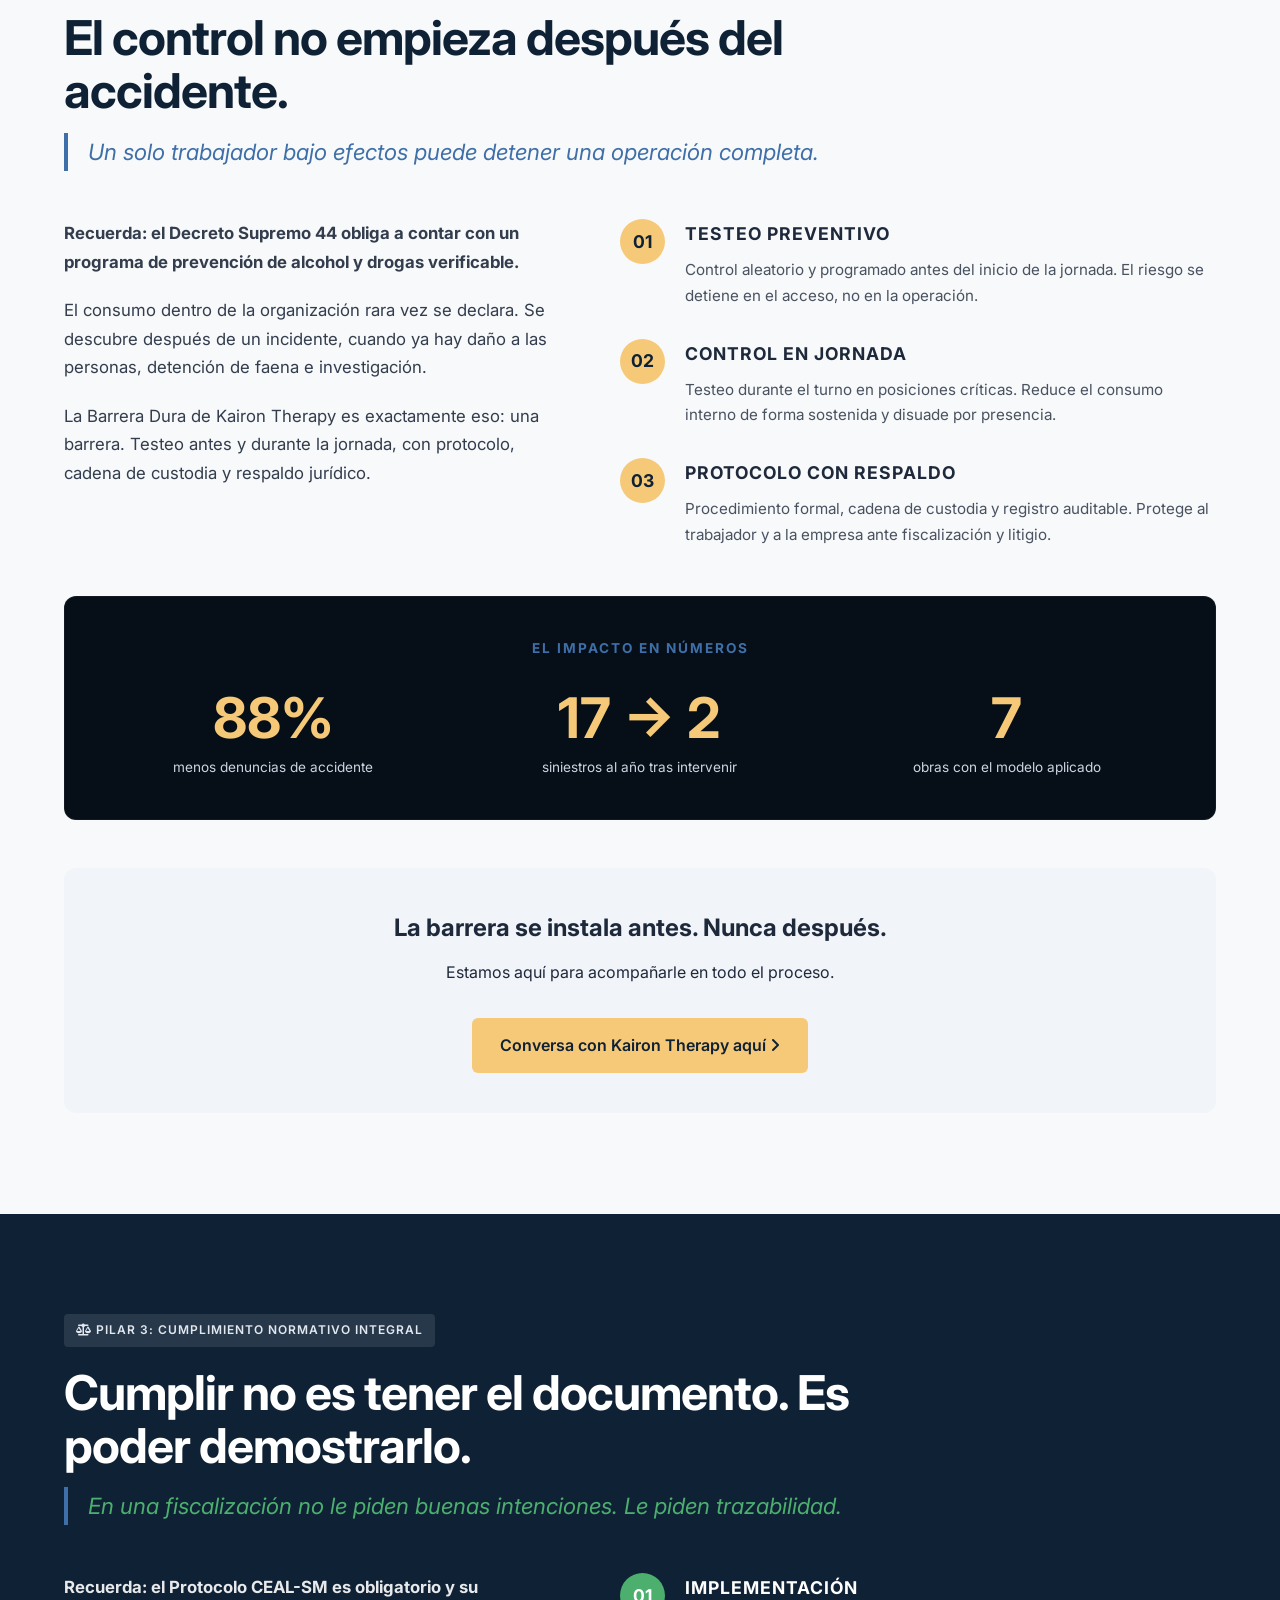
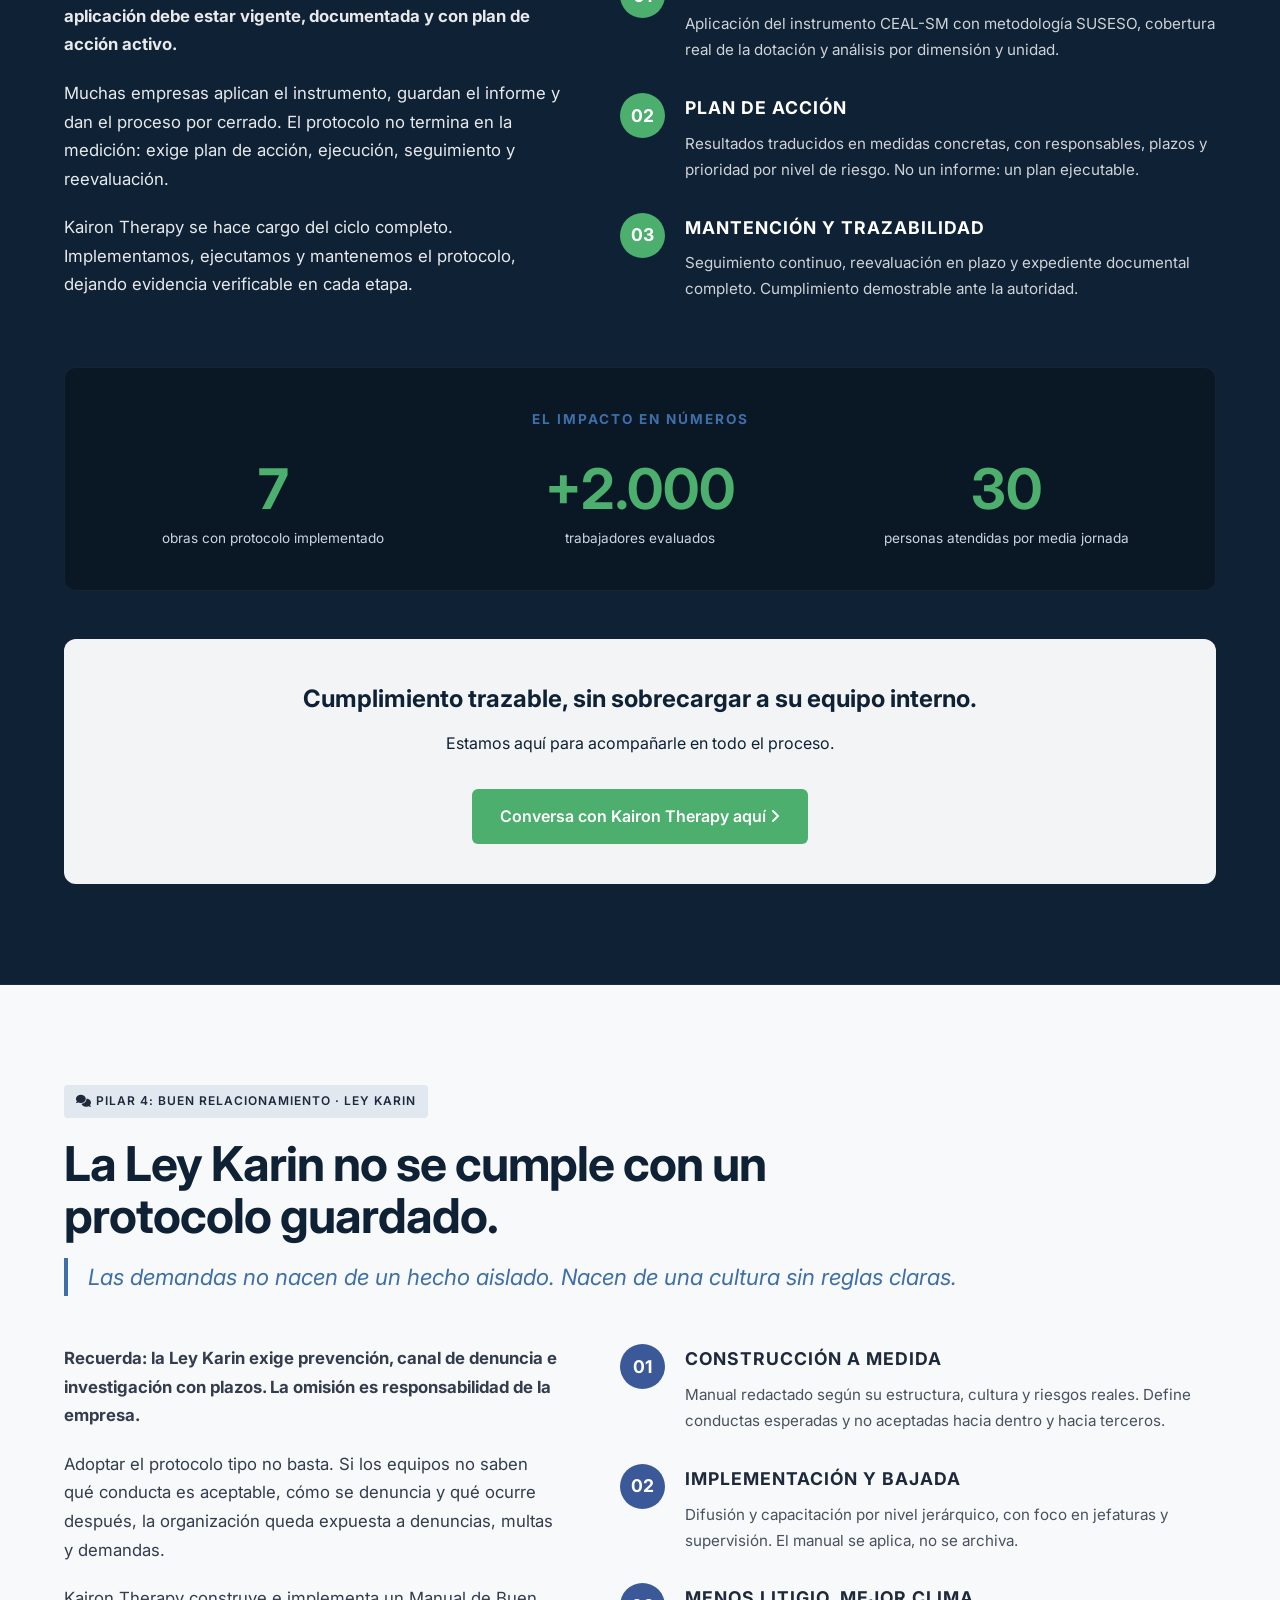
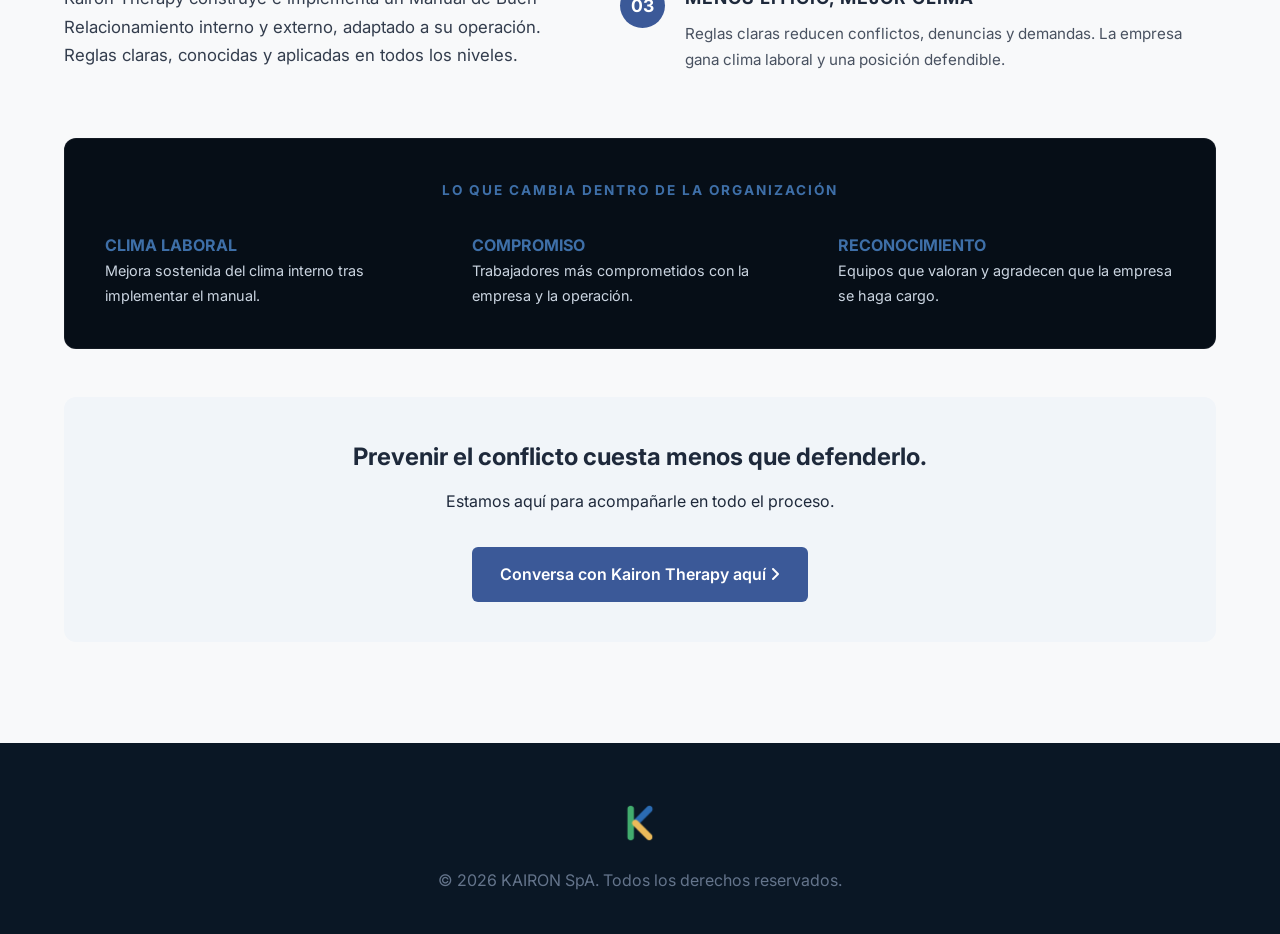
==== commit 6f845ada: "ajustes diseño y redacción" ====
--- a/pilares.html
+++ b/pilares.html
@@ -39,35 +39,35 @@
     <section id="pilar-1" class="pillar-section section-dark">
         <div class="container">
             <div class="badge"><i class="fa-solid fa-brain"></i> PILAR 1: INTERVENCIÓN PSICOSOCIAL EN TERRENO</div>
-            <h2 class="pillar-title">Lo que no se detecta a tiempo, se paga en productividad[cite: 40].</h2>
-            <p class="pillar-subtitle highlight-cream">El problema no aparece en la encuesta anual. Aparece en la faena[cite: 40].</p>
+            <h2 class="pillar-title">Lo que no se detecta a tiempo, se paga en productividad.</h2>
+            <p class="pillar-subtitle highlight-cream">El problema no aparece en la encuesta anual. Aparece en la faena.</p>
             
             <div class="pillar-grid mt-5">
                 <div class="pillar-context">
-                    <p><strong>Recuerda: el Decreto Supremo 44 exige gestión activa del riesgo psicosocial, no encuestas archivadas[cite: 40].</strong></p>
-                    <p>Un trabajador con un problema personal, familiar o de consumo no levanta la mano[cite: 40]. Baja el rendimiento, se ausenta, comete errores[cite: 40]. Cuando el área de personas se entera, el costo ya ocurrió[cite: 40].</p>
-                    <p>El Coordinador Psicosocial de Kairon Therapy es un profesional especialista instalado dentro de su operación[cite: 40]. No espera el reporte: detecta, interviene y documenta en terreno[cite: 40].</p>
+                    <p><strong>Recuerda: el Decreto Supremo 44 exige gestión activa del riesgo psicosocial, no encuestas archivadas.</strong></p>
+                    <p>Un trabajador con un problema personal, familiar o de consumo no levanta la mano. Baja el rendimiento, se ausenta, comete errores. Cuando el área de personas se entera, el costo ya ocurrió.</p>
+                    <p>El Coordinador Psicosocial de Kairon Therapy es un profesional especialista instalado dentro de su operación. No espera el reporte: detecta, interviene y documenta en terreno.</p>
                 </div>
                 <div class="pillar-steps">
                     <div class="step-item">
                         <div class="step-num">01</div>
                         <div class="step-content">
                             <h4>DETECCIÓN ACTIVA</h4>
-                            <p>Presencia permanente en faena[cite: 40]. Identifica señales tempranas de baja productividad por problemas personales o consumo, antes de que escalen[cite: 40].</p>
+                            <p>Presencia permanente en faena. Identifica señales tempranas de baja productividad por problemas personales o consumo, antes de que escalen.</p>
                         </div>
                     </div>
                     <div class="step-item">
                         <div class="step-num">02</div>
                         <div class="step-content">
                             <h4>INTERVENCIÓN INMEDIATA</h4>
-                            <p>Abordaje directo del caso, derivación a la red de apoyo y seguimiento del trabajador[cite: 40]. Sin esperar el ciclo anual[cite: 40].</p>
+                            <p>Abordaje directo del caso, derivación a la red de apoyo y seguimiento del trabajador. Sin esperar el ciclo anual.</p>
                         </div>
                     </div>
                     <div class="step-item">
                         <div class="step-num">03</div>
                         <div class="step-content">
                             <h4>EVIDENCIA PARA FISCALIZACIÓN</h4>
-                            <p>Cada intervención queda registrada[cite: 40]. Respaldo documental de gestión activa del riesgo psicosocial ante la autoridad[cite: 40].</p>
+                            <p>Cada intervención queda registrada. Respaldo documental de gestión activa del riesgo psicosocial ante la autoridad.</p>
                         </div>
                     </div>
                 </div>
@@ -75,26 +75,26 @@
 
             <!-- Impact Banner -->
             <div class="impact-banner mt-5">
-                <div class="impact-header">EL IMPACTO EN NÚMEROS[cite: 40]</div>
+                <div class="impact-header">EL IMPACTO EN NÚMEROS</div>
                 <div class="impact-grid">
                     <div class="impact-stat">
                         <span class="stat-big highlight-blue">30</span>
-                        <p>personas atendidas por media jornada[cite: 40]</p>
+                        <p>personas atendidas por media jornada</p>
                     </div>
                     <div class="impact-stat">
                         <span class="stat-big highlight-green">+7%</span>
-                        <p>aumento de producción / 10 meses[cite: 40]</p>
+                        <p>aumento de producción / 10 meses</p>
                     </div>
                     <div class="impact-stat">
                         <span class="stat-big highlight-blue">+2.000</span>
-                        <p>trabajadores intervenidos[cite: 40]</p>
+                        <p>trabajadores intervenidos</p>
                     </div>
                 </div>
             </div>
 
             <div class="cta-box text-center mt-5">
-                <h3>El riesgo psicosocial se gestiona en terreno o no se gestiona[cite: 40].</h3>
-                <p>Estamos aquí para acompañarle en todo el proceso[cite: 40].</p>
+                <h3>El riesgo psicosocial se gestiona en terreno o no se gestiona.</h3>
+                <p>Estamos aquí para acompañarle en todo el proceso.</p>
                 <a href="https://wa.me/56997194159" class="btn-primary mt-4" target="_blank">Conversa con Kairon Therapy aquí <i class="fa-brands fa-whatsapp"></i></a>
             </div>
         </div>
@@ -104,35 +104,35 @@
     <section id="pilar-2" class="pillar-section section-light">
         <div class="container">
             <div class="badge-light"><i class="fa-solid fa-vial-circle-check"></i> PILAR 2: CONTROL DE ALCOHOL Y DROGAS</div>
-            <h2 class="pillar-title" style="color: var(--bg-dark);">El control no empieza después del accidente[cite: 41].</h2>
-            <p class="pillar-subtitle highlight-blue">Un solo trabajador bajo efectos puede detener una operación completa[cite: 41].</p>
+            <h2 class="pillar-title" style="color: var(--bg-dark);">El control no empieza después del accidente.</h2>
+            <p class="pillar-subtitle highlight-blue">Un solo trabajador bajo efectos puede detener una operación completa.</p>
             
             <div class="pillar-grid mt-5">
                 <div class="pillar-context">
-                    <p><strong>Recuerda: el Decreto Supremo 44 obliga a contar con un programa de prevención de alcohol y drogas verificable[cite: 41].</strong></p>
-                    <p>El consumo dentro de la organización rara vez se declara[cite: 41]. Se descubre después de un incidente, cuando ya hay daño a las personas, detención de faena e investigación[cite: 41].</p>
-                    <p>La Barrera Dura de Kairon Therapy es exactamente eso: una barrera[cite: 41]. Testeo antes y durante la jornada, con protocolo, cadena de custodia y respaldo jurídico[cite: 41].</p>
+                    <p><strong>Recuerda: el Decreto Supremo 44 obliga a contar con un programa de prevención de alcohol y drogas verificable.</strong></p>
+                    <p>El consumo dentro de la organización rara vez se declara. Se descubre después de un incidente, cuando ya hay daño a las personas, detención de faena e investigación.</p>
+                    <p>La Barrera Dura de Kairon Therapy es exactamente eso: una barrera. Testeo antes y durante la jornada, con protocolo, cadena de custodia y respaldo jurídico.</p>
                 </div>
                 <div class="pillar-steps">
                     <div class="step-item">
                         <div class="step-num solid-cream">01</div>
                         <div class="step-content">
                             <h4>TESTEO PREVENTIVO</h4>
-                            <p>Control aleatorio y programado antes del inicio de la jornada[cite: 41]. El riesgo se detiene en el acceso, no en la operación[cite: 41].</p>
+                            <p>Control aleatorio y programado antes del inicio de la jornada. El riesgo se detiene en el acceso, no en la operación.</p>
                         </div>
                     </div>
                     <div class="step-item">
                         <div class="step-num solid-cream">02</div>
                         <div class="step-content">
                             <h4>CONTROL EN JORNADA</h4>
-                            <p>Testeo durante el turno en posiciones críticas[cite: 41]. Reduce el consumo interno de forma sostenida y disuade por presencia[cite: 41].</p>
+                            <p>Testeo durante el turno en posiciones críticas. Reduce el consumo interno de forma sostenida y disuade por presencia.</p>
                         </div>
                     </div>
                     <div class="step-item">
                         <div class="step-num solid-cream">03</div>
                         <div class="step-content">
                             <h4>PROTOCOLO CON RESPALDO</h4>
-                            <p>Procedimiento formal, cadena de custodia y registro auditable[cite: 41]. Protege al trabajador y a la empresa ante fiscalización y litigio[cite: 41].</p>
+                            <p>Procedimiento formal, cadena de custodia y registro auditable. Protege al trabajador y a la empresa ante fiscalización y litigio.</p>
                         </div>
                     </div>
                 </div>
@@ -140,26 +140,26 @@
 
             <!-- Impact Banner -->
             <div class="impact-banner dark-bg mt-5">
-                <div class="impact-header">EL IMPACTO EN NÚMEROS[cite: 41]</div>
+                <div class="impact-header">EL IMPACTO EN NÚMEROS</div>
                 <div class="impact-grid">
                     <div class="impact-stat">
                         <span class="stat-big highlight-cream">88%</span>
-                        <p>menos denuncias de accidente[cite: 41]</p>
+                        <p>menos denuncias de accidente</p>
                     </div>
                     <div class="impact-stat">
                         <span class="stat-big highlight-cream">17 &rarr; 2</span>
-                        <p>siniestros al año tras intervenir[cite: 41]</p>
+                        <p>siniestros al año tras intervenir</p>
                     </div>
                     <div class="impact-stat">
                         <span class="stat-big highlight-cream">7</span>
-                        <p>obras con el modelo aplicado[cite: 41]</p>
+                        <p>obras con el modelo aplicado</p>
                     </div>
                 </div>
             </div>
 
             <div class="cta-box-light text-center mt-5">
-                <h3>La barrera se instala antes. Nunca después[cite: 41].</h3>
-                <p>Estamos aquí para acompañarle en todo el proceso[cite: 41].</p>
+                <h3>La barrera se instala antes. Nunca después.</h3>
+                <p>Estamos aquí para acompañarle en todo el proceso.</p>
                 <a href="https://wa.me/56997194159" class="btn-primary mt-4" style="background-color: var(--text-cream); color: var(--bg-dark);" target="_blank">Conversa con Kairon Therapy aquí <i class="fa-solid fa-angle-right"></i></a>
             </div>
         </div>
@@ -169,61 +169,61 @@
     <section id="pilar-3" class="pillar-section section-dark">
         <div class="container">
             <div class="badge"><i class="fa-solid fa-scale-balanced"></i> PILAR 3: CUMPLIMIENTO NORMATIVO INTEGRAL</div>
-            <h2 class="pillar-title">Cumplir no es tener el documento. Es poder demostrarlo[cite: 42].</h2>
-            <p class="pillar-subtitle highlight-green">En una fiscalización no le piden buenas intenciones. Le piden trazabilidad[cite: 42].</p>
+            <h2 class="pillar-title">Cumplir no es tener el documento. Es poder demostrarlo.</h2>
+            <p class="pillar-subtitle highlight-green">En una fiscalización no le piden buenas intenciones. Le piden trazabilidad.</p>
             
             <div class="pillar-grid mt-5">
                 <div class="pillar-context">
-                    <p><strong>Recuerda: el Protocolo CEAL-SM es obligatorio y su aplicación debe estar vigente, documentada y con plan de acción activo[cite: 42].</strong></p>
-                    <p>Muchas empresas aplican el instrumento, guardan el informe y dan el proceso por cerrado[cite: 42]. El protocolo no termina en la medición: exige plan de acción, ejecución, seguimiento y reevaluación[cite: 42].</p>
-                    <p>Kairon Therapy se hace cargo del ciclo completo[cite: 42]. Implementamos, ejecutamos y mantenemos el protocolo, dejando evidencia verificable en cada etapa[cite: 42].</p>
+                    <p><strong>Recuerda: el Protocolo CEAL-SM es obligatorio y su aplicación debe estar vigente, documentada y con plan de acción activo.</strong></p>
+                    <p>Muchas empresas aplican el instrumento, guardan el informe y dan el proceso por cerrado. El protocolo no termina en la medición: exige plan de acción, ejecución, seguimiento y reevaluación.</p>
+                    <p>Kairon Therapy se hace cargo del ciclo completo. Implementamos, ejecutamos y mantenemos el protocolo, dejando evidencia verificable en cada etapa.</p>
                 </div>
                 <div class="pillar-steps">
                     <div class="step-item">
                         <div class="step-num solid-green">01</div>
                         <div class="step-content">
                             <h4>IMPLEMENTACIÓN</h4>
-                            <p>Aplicación del instrumento CEAL-SM con metodología SUSESO, cobertura real de la dotación y análisis por dimensión y unidad[cite: 42].</p>
+                            <p>Aplicación del instrumento CEAL-SM con metodología SUSESO, cobertura real de la dotación y análisis por dimensión y unidad.</p>
                         </div>
                     </div>
                     <div class="step-item">
                         <div class="step-num solid-green">02</div>
                         <div class="step-content">
                             <h4>PLAN DE ACCIÓN</h4>
-                            <p>Resultados traducidos en medidas concretas, con responsables, plazos y prioridad por nivel de riesgo[cite: 42]. No un informe: un plan ejecutable[cite: 42].</p>
+                            <p>Resultados traducidos en medidas concretas, con responsables, plazos y prioridad por nivel de riesgo. No un informe: un plan ejecutable.</p>
                         </div>
                     </div>
                     <div class="step-item">
                         <div class="step-num solid-green">03</div>
                         <div class="step-content">
                             <h4>MANTENCIÓN Y TRAZABILIDAD</h4>
-                            <p>Seguimiento continuo, reevaluación en plazo y expediente documental completo[cite: 42]. Cumplimiento demostrable ante la autoridad[cite: 42].</p>
+                            <p>Seguimiento continuo, reevaluación en plazo y expediente documental completo. Cumplimiento demostrable ante la autoridad.</p>
                         </div>
                     </div>
                 </div>
             </div>
 
             <div class="impact-banner mt-5">
-                <div class="impact-header">EL IMPACTO EN NÚMEROS[cite: 42]</div>
+                <div class="impact-header">EL IMPACTO EN NÚMEROS</div>
                 <div class="impact-grid">
                     <div class="impact-stat">
                         <span class="stat-big highlight-green">7</span>
-                        <p>obras con protocolo implementado[cite: 42]</p>
+                        <p>obras con protocolo implementado</p>
                     </div>
                     <div class="impact-stat">
                         <span class="stat-big highlight-green">+2.000</span>
-                        <p>trabajadores evaluados[cite: 42]</p>
+                        <p>trabajadores evaluados</p>
                     </div>
                     <div class="impact-stat">
                         <span class="stat-big highlight-green">30</span>
-                        <p>personas atendidas por media jornada[cite: 42]</p>
+                        <p>personas atendidas por media jornada</p>
                     </div>
                 </div>
             </div>
 
             <div class="cta-box text-center mt-5" style="background: rgba(255,255,255,0.95); color: var(--bg-dark);">
-                <h3>Cumplimiento trazable, sin sobrecargar a su equipo interno[cite: 42].</h3>
-                <p>Estamos aquí para acompañarle en todo el proceso[cite: 42].</p>
+                <h3>Cumplimiento trazable, sin sobrecargar a su equipo interno.</h3>
+                <p>Estamos aquí para acompañarle en todo el proceso.</p>
                 <a href="https://wa.me/56997194159" class="btn-primary mt-4" target="_blank">Conversa con Kairon Therapy aquí <i class="fa-solid fa-angle-right"></i></a>
             </div>
         </div>
@@ -233,35 +233,35 @@
     <section id="pilar-4" class="pillar-section section-light">
         <div class="container">
             <div class="badge-light"><i class="fa-solid fa-comments"></i> PILAR 4: BUEN RELACIONAMIENTO · LEY KARIN</div>
-            <h2 class="pillar-title" style="color: var(--bg-dark);">La Ley Karin no se cumple con un protocolo guardado[cite: 39].</h2>
-            <p class="pillar-subtitle highlight-blue">Las demandas no nacen de un hecho aislado. Nacen de una cultura sin reglas claras[cite: 39].</p>
+            <h2 class="pillar-title" style="color: var(--bg-dark);">La Ley Karin no se cumple con un protocolo guardado.</h2>
+            <p class="pillar-subtitle highlight-blue">Las demandas no nacen de un hecho aislado. Nacen de una cultura sin reglas claras.</p>
             
             <div class="pillar-grid mt-5">
                 <div class="pillar-context">
-                    <p><strong>Recuerda: la Ley Karin exige prevención, canal de denuncia e investigación con plazos. La omisión es responsabilidad de la empresa[cite: 39].</strong></p>
-                    <p>Adoptar el protocolo tipo no basta[cite: 39]. Si los equipos no saben qué conducta es aceptable, cómo se denuncia y qué ocurre después, la organización queda expuesta a denuncias, multas y demandas[cite: 39].</p>
-                    <p>Kairon Therapy construye e implementa un Manual de Buen Relacionamiento interno y externo, adaptado a su operación[cite: 39]. Reglas claras, conocidas y aplicadas en todos los niveles[cite: 39].</p>
+                    <p><strong>Recuerda: la Ley Karin exige prevención, canal de denuncia e investigación con plazos. La omisión es responsabilidad de la empresa.</strong></p>
+                    <p>Adoptar el protocolo tipo no basta. Si los equipos no saben qué conducta es aceptable, cómo se denuncia y qué ocurre después, la organización queda expuesta a denuncias, multas y demandas.</p>
+                    <p>Kairon Therapy construye e implementa un Manual de Buen Relacionamiento interno y externo, adaptado a su operación. Reglas claras, conocidas y aplicadas en todos los niveles.</p>
                 </div>
                 <div class="pillar-steps">
                     <div class="step-item">
                         <div class="step-num solid-blue">01</div>
                         <div class="step-content">
                             <h4>CONSTRUCCIÓN A MEDIDA</h4>
-                            <p>Manual redactado según su estructura, cultura y riesgos reales[cite: 39]. Define conductas esperadas y no aceptadas hacia dentro y hacia terceros[cite: 39].</p>
+                            <p>Manual redactado según su estructura, cultura y riesgos reales. Define conductas esperadas y no aceptadas hacia dentro y hacia terceros.</p>
                         </div>
                     </div>
                     <div class="step-item">
                         <div class="step-num solid-blue">02</div>
                         <div class="step-content">
                             <h4>IMPLEMENTACIÓN Y BAJADA</h4>
-                            <p>Difusión y capacitación por nivel jerárquico, con foco en jefaturas y supervisión[cite: 39]. El manual se aplica, no se archiva[cite: 39].</p>
+                            <p>Difusión y capacitación por nivel jerárquico, con foco en jefaturas y supervisión. El manual se aplica, no se archiva.</p>
                         </div>
                     </div>
                     <div class="step-item">
                         <div class="step-num solid-blue">03</div>
                         <div class="step-content">
                             <h4>MENOS LITIGIO, MEJOR CLIMA</h4>
-                            <p>Reglas claras reducen conflictos, denuncias y demandas[cite: 39]. La empresa gana clima laboral y una posición defendible[cite: 39].</p>
+                            <p>Reglas claras reducen conflictos, denuncias y demandas. La empresa gana clima laboral y una posición defendible.</p>
                         </div>
                     </div>
                 </div>
@@ -269,26 +269,26 @@
 
             <!-- Impact Banner Ley Karin -->
             <div class="impact-banner dark-bg mt-5">
-                <div class="impact-header" style="color: var(--text-blue);">LO QUE CAMBIA DENTRO DE LA ORGANIZACIÓN[cite: 39]</div>
+                <div class="impact-header" style="color: var(--text-blue);">LO QUE CAMBIA DENTRO DE LA ORGANIZACIÓN</div>
                 <div class="impact-grid" style="align-items: start; text-align: left;">
                     <div class="impact-stat">
-                        <h4 class="highlight-blue mb-2">CLIMA LABORAL[cite: 39]</h4>
-                        <p style="font-size: 0.9rem;">Mejora sostenida del clima interno tras implementar el manual[cite: 39].</p>
-                    </div>
-                    <div class="impact-stat">
-                        <h4 class="highlight-blue mb-2">COMPROMISO[cite: 39]</h4>
-                        <p style="font-size: 0.9rem;">Trabajadores más comprometidos con la empresa y la operación[cite: 39].</p>
-                    </div>
-                    <div class="impact-stat">
-                        <h4 class="highlight-blue mb-2">RECONOCIMIENTO[cite: 39]</h4>
-                        <p style="font-size: 0.9rem;">Equipos que valoran y agradecen que la empresa se haga cargo[cite: 39].</p>
+                        <h4 class="highlight-blue mb-2">CLIMA LABORAL</h4>
+                        <p style="font-size: 0.9rem;">Mejora sostenida del clima interno tras implementar el manual.</p>
+                    </div>
+                    <div class="impact-stat">
+                        <h4 class="highlight-blue mb-2">COMPROMISO</h4>
+                        <p style="font-size: 0.9rem;">Trabajadores más comprometidos con la empresa y la operación.</p>
+                    </div>
+                    <div class="impact-stat">
+                        <h4 class="highlight-blue mb-2">RECONOCIMIENTO</h4>
+                        <p style="font-size: 0.9rem;">Equipos que valoran y agradecen que la empresa se haga cargo.</p>
                     </div>
                 </div>
             </div>
 
             <div class="cta-box-light text-center mt-5">
-                <h3>Prevenir el conflicto cuesta menos que defenderlo[cite: 39].</h3>
-                <p>Estamos aquí para acompañarle en todo el proceso[cite: 39].</p>
+                <h3>Prevenir el conflicto cuesta menos que defenderlo.</h3>
+                <p>Estamos aquí para acompañarle en todo el proceso.</p>
                 <a href="https://wa.me/56997194159" class="btn-primary mt-4" style="background-color: #3b5998;" target="_blank">Conversa con Kairon Therapy aquí <i class="fa-solid fa-angle-right"></i></a>
             </div>
         </div>
--- a/assets/css/styles.css
+++ b/assets/css/styles.css
@@ -594,7 +594,7 @@
 
 /* =========================================
    ESTILOS PÁGINA PILARES (SERVICIOS)
-   ========================================= */
+========================================= */
 
 .pillar-section {
     padding: 100px 0;
